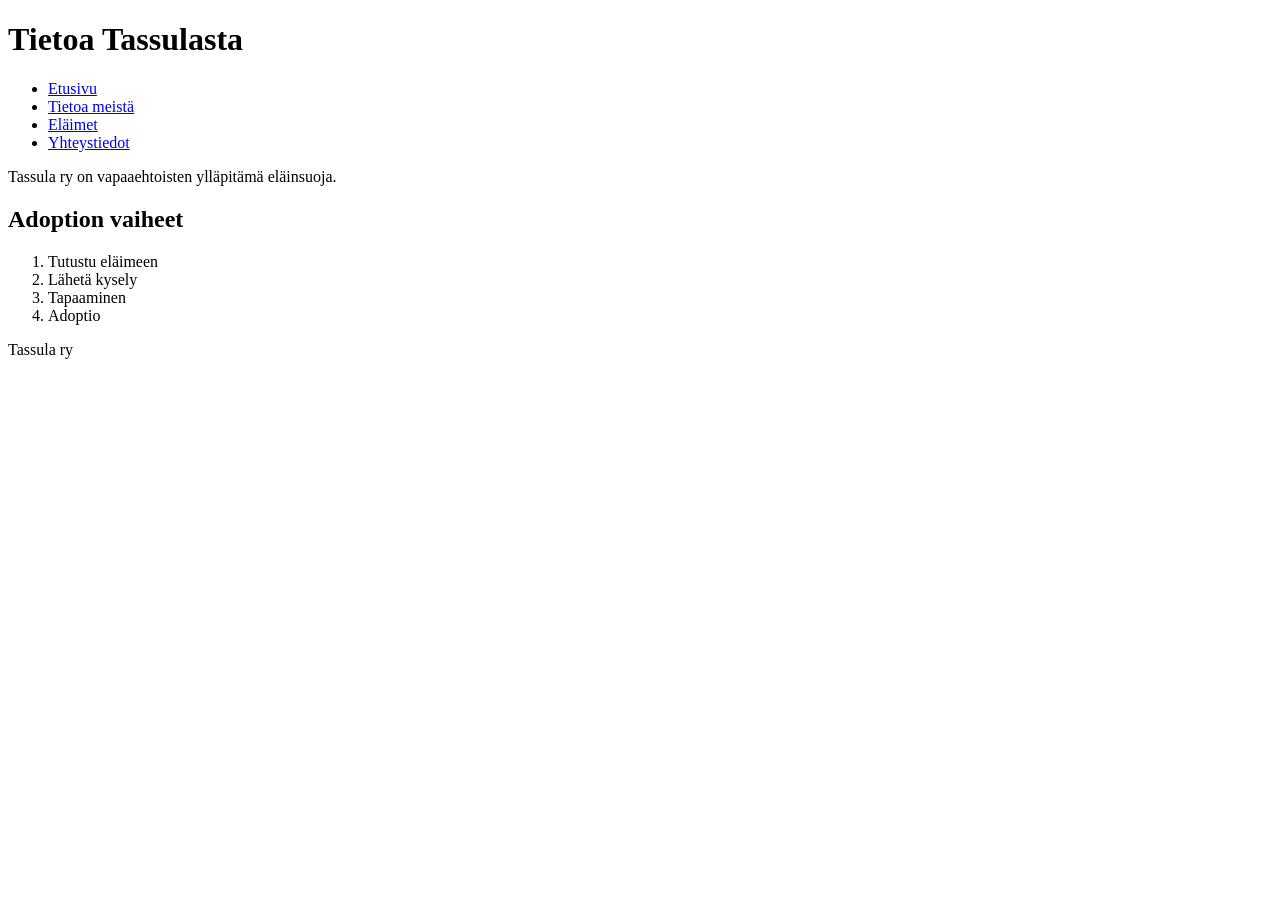
==== about.html @ 5ae2b00b "Created E1 website" ====
<!DOCTYPE html>
<html lang="fi">
<head>
    <meta charset="UTF-8">
    <title>Tietoa meistä</title>
</head>
<body>

<header>
    <h1>Tietoa Tassulasta</h1>

    <nav>
        <ul>
            <li><a href="index.html">Etusivu</a></li>
            <li><a href="about.html">Tietoa meistä</a></li>
            <li><a href="listing.html">Eläimet</a></li>
            <li><a href="contact.html">Yhteystiedot</a></li>
        </ul>
    </nav>
</header>

<main>
    <p>
        Tassula ry on vapaaehtoisten ylläpitämä eläinsuoja.
    </p>

    <h2>Adoption vaiheet</h2>

    <ol>
        <li>Tutustu eläimeen</li>
        <li>Lähetä kysely</li>
        <li>Tapaaminen</li>
        <li>Adoptio</li>
    </ol>
</main>

<footer>
    <p>Tassula ry</p>
</footer>

</body>
</html>
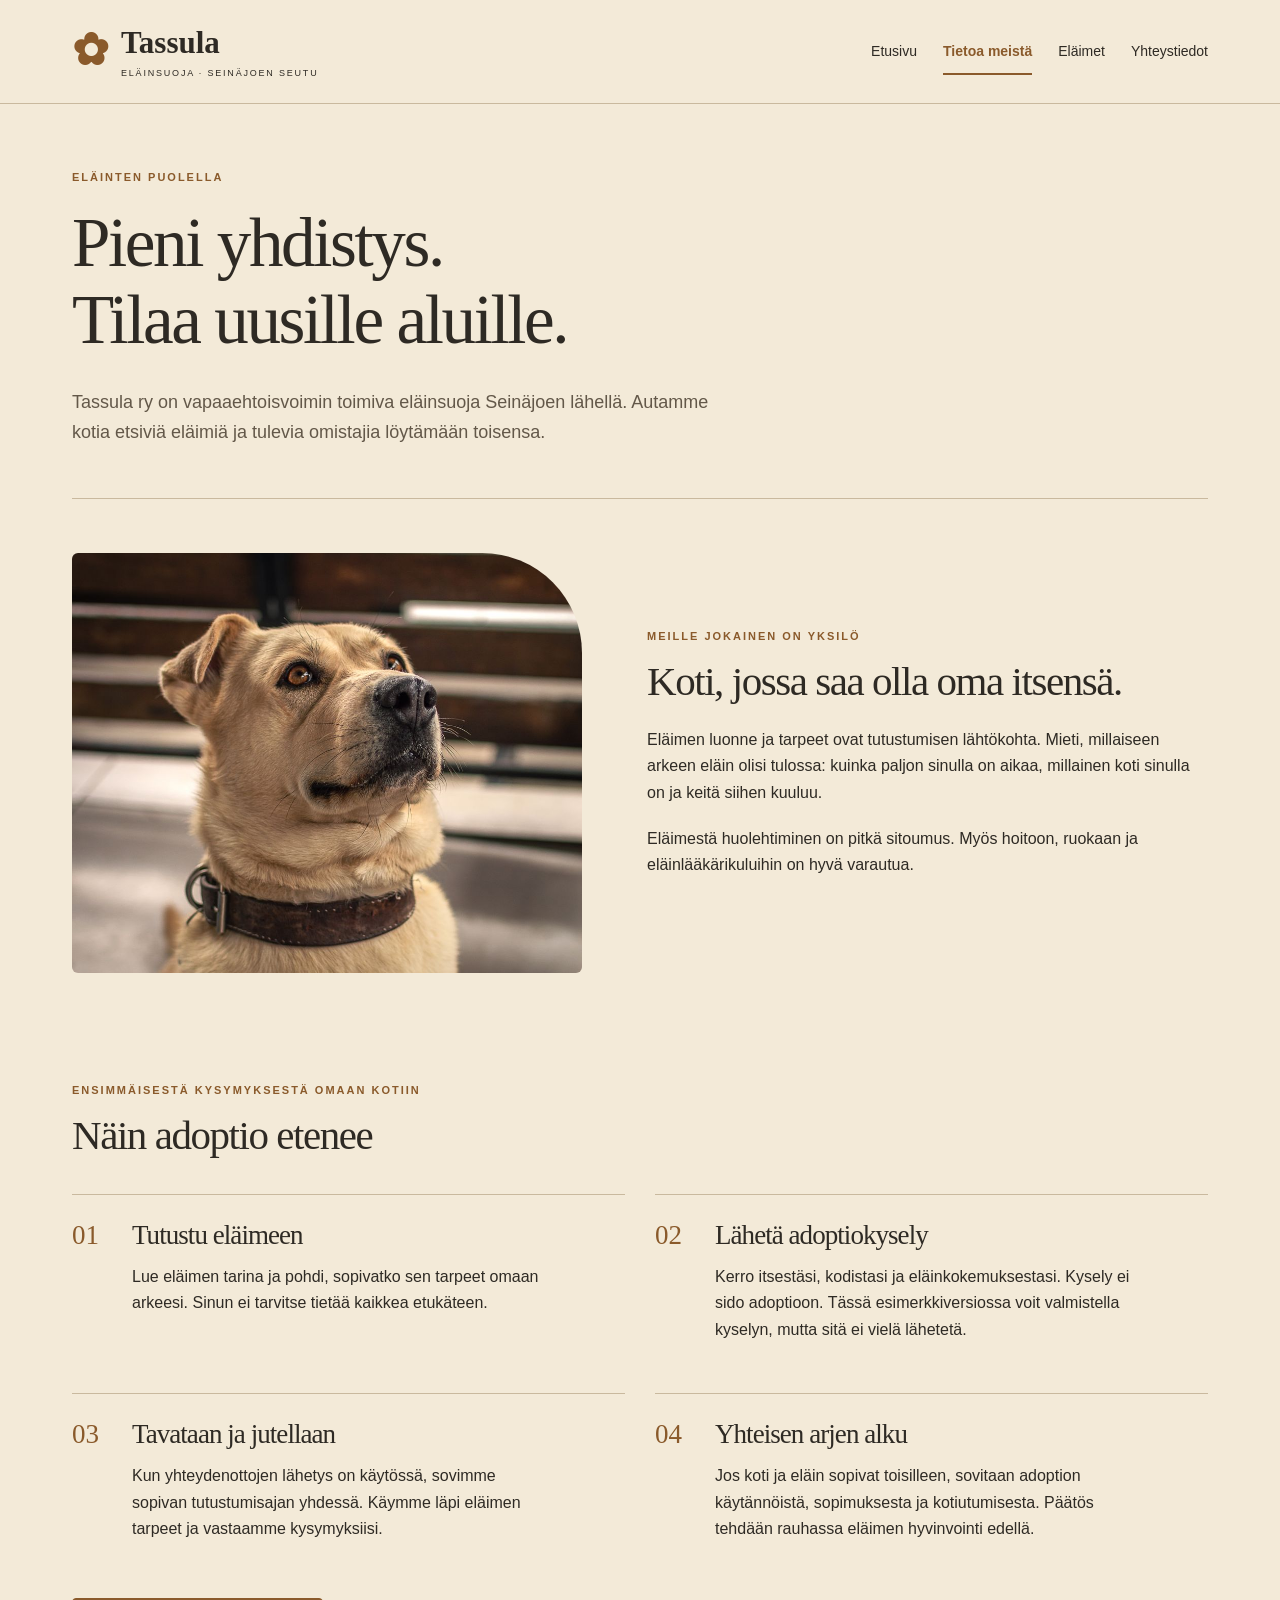
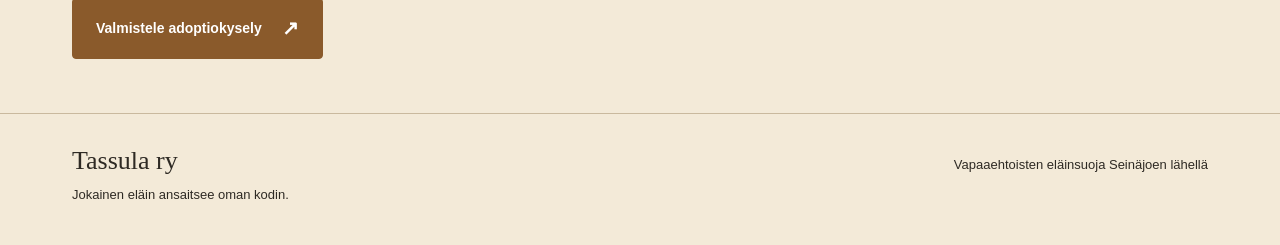
==== commit 64b78ac3: "Improved website design and added images" ====
--- a/about.html
+++ b/about.html
@@ -1,42 +1,6 @@
-<!DOCTYPE html>
-<html lang="fi">
-<head>
-    <meta charset="UTF-8">
-    <title>Tietoa meistä</title>
-</head>
-<body>
-
-<header>
-    <h1>Tietoa Tassulasta</h1>
-
-    <nav>
-        <ul>
-            <li><a href="index.html">Etusivu</a></li>
-            <li><a href="about.html">Tietoa meistä</a></li>
-            <li><a href="listing.html">Eläimet</a></li>
-            <li><a href="contact.html">Yhteystiedot</a></li>
-        </ul>
-    </nav>
-</header>
-
-<main>
-    <p>
-        Tassula ry on vapaaehtoisten ylläpitämä eläinsuoja.
-    </p>
-
-    <h2>Adoption vaiheet</h2>
-
-    <ol>
-        <li>Tutustu eläimeen</li>
-        <li>Lähetä kysely</li>
-        <li>Tapaaminen</li>
-        <li>Adoptio</li>
-    </ol>
+<!doctype html>
+<html lang="fi"><head><meta charset="utf-8"><meta name="viewport" content="width=device-width, initial-scale=1"><meta name="description" content="Tassula ry – kotia odottavat eläimet, adoption vaiheet ja adoptiokysely."><title>Tietoa meistä | Tassula ry</title><link rel="stylesheet" href="style.css"><script src="animals.js" defer></script><script src="app.js" defer></script></head><body>
+<a class="skip" href="#sisalto">Siirry sisältöön</a><header class="site-header"><div class="header-inner"><a class="brand" href="index.html" aria-label="Tassula ry – etusivu"><span class="brand-icon" aria-hidden="true">✿</span><span>Tassula<span class="brand-sub">ELÄINSUOJA · SEINÄJOEN SEUTU</span></span></a><nav aria-label="Päävalikko"><ul><li><a href="index.html">Etusivu</a></li><li><a href="about.html" aria-current="page">Tietoa meistä</a></li><li><a href="listing.html">Eläimet</a></li><li><a href="contact.html">Yhteystiedot</a></li></ul></nav></div></header>
+<main id="sisalto" tabindex="-1"><section class="page-intro"><p class="eyebrow">ELÄINTEN PUOLELLA</p><h1>Pieni yhdistys.<br>Tilaa uusille aluille.</h1><p class="lead">Tassula ry on vapaaehtoisvoimin toimiva eläinsuoja Seinäjoen lähellä. Autamme kotia etsiviä eläimiä ja tulevia omistajia löytämään toisensa.</p></section><section class="about-split section"><img src="images/rekku.jpg" alt="Vaalea koira katsoo tarkkaavaisena kameraan. Kuvituskuva." width="1000" height="1504" loading="lazy"><div><p class="eyebrow">MEILLE JOKAINEN ON YKSILÖ</p><h2>Koti, jossa saa olla oma itsensä.</h2><p>Eläimen luonne ja tarpeet ovat tutustumisen lähtökohta. Mieti, millaiseen arkeen eläin olisi tulossa: kuinka paljon sinulla on aikaa, millainen koti sinulla on ja keitä siihen kuuluu.</p><p>Eläimestä huolehtiminen on pitkä sitoumus. Myös hoitoon, ruokaan ja eläinlääkärikuluihin on hyvä varautua.</p></div></section><section class="section" id="adoptio"><p class="eyebrow">ENSIMMÄISESTÄ KYSYMYKSESTÄ OMAAN KOTIIN</p><h2>Näin adoptio etenee</h2><ol class="steps"><li><h3>Tutustu eläimeen</h3><p>Lue eläimen tarina ja pohdi, sopivatko sen tarpeet omaan arkeesi. Sinun ei tarvitse tietää kaikkea etukäteen.</p></li><li><h3>Lähetä adoptiokysely</h3><p>Kerro itsestäsi, kodistasi ja eläinkokemuksestasi. Kysely ei sido adoptioon. Tässä esimerkkiversiossa voit valmistella kyselyn, mutta sitä ei vielä lähetetä.</p></li><li><h3>Tavataan ja jutellaan</h3><p>Kun yhteydenottojen lähetys on käytössä, sovimme sopivan tutustumisajan yhdessä. Käymme läpi eläimen tarpeet ja vastaamme kysymyksiisi.</p></li><li><h3>Yhteisen arjen alku</h3><p>Jos koti ja eläin sopivat toisilleen, sovitaan adoption käytännöistä, sopimuksesta ja kotiutumisesta. Päätös tehdään rauhassa eläimen hyvinvointi edellä.</p></li></ol><a class="button" href="contact.html">Valmistele adoptiokysely <span aria-hidden="true">↗</span></a></section>
 </main>
-
-<footer>
-    <p>Tassula ry</p>
-</footer>
-
-</body>
-</html>
+<footer><div class="footer-inner"><div><strong>Tassula ry</strong><p>Jokainen eläin ansaitsee oman kodin.</p></div><div><p>Vapaaehtoisten eläinsuoja Seinäjoen lähellä</p></div></div></footer></body></html>
--- a/style.css
+++ b/style.css
@@ -0,0 +1,4 @@
+:root{--paper:#f3ead8;--ink:#2e2a24;--accent:#8a5a2b;--cream:#fcf8ef;--line:#c9b99e;--muted:#635849;--error:#8c2721}*{box-sizing:border-box}body{margin:0;background:var(--paper);color:var(--ink);font-family:Arial,Helvetica,sans-serif;line-height:1.65}a{color:var(--accent);text-underline-offset:5px}a:hover{text-decoration-thickness:2px}button,input,textarea,select{font:inherit}button,a,input,textarea,select{touch-action:manipulation}a,button,input,textarea,select{scroll-margin-block:2rem}:focus-visible{outline:3px solid var(--ink);outline-offset:5px}main:focus{outline:none}[hidden]{display:none!important}.skip{position:fixed;top:-100px;left:16px;background:var(--ink);color:white;padding:12px 20px;z-index:10}.skip:focus{top:12px}.sr-only{position:absolute;width:1px;height:1px;padding:0;margin:-1px;overflow:hidden;clip:rect(0,0,0,0);white-space:nowrap;border:0}.site-header{border-bottom:1px solid var(--line)}.header-inner{max-width:1200px;margin:auto;padding:25px 32px;display:flex;align-items:center;justify-content:space-between;gap:30px}.brand{display:flex;align-items:center;gap:12px;color:var(--ink);text-decoration:none;font:bold 31px Georgia,serif;line-height:1.15}.brand-icon{font-size:44px;color:var(--accent)}.brand-sub{display:block;font:9px Arial,sans-serif;letter-spacing:1.8px;margin-top:7px}nav ul{display:flex;list-style:none;gap:26px;margin:0;padding:0}nav a{display:inline-block;padding:10px 0;color:var(--ink);font-size:14px;text-decoration:none}nav a[aria-current]{color:var(--accent);box-shadow:0 2px var(--accent);font-weight:bold}main{max-width:1200px;margin:auto;padding:0 32px}h1,h2,h3{font-family:Georgia,'Times New Roman',serif;font-weight:normal;line-height:1.12;letter-spacing:-.035em}h1{font-size:clamp(42px,5.4vw,70px);margin:18px 0 28px}h2{font-size:clamp(30px,3.2vw,42px);margin:10px 0 22px}h3{font-size:27px;margin:0 0 14px}p{margin:0 0 20px}.eyebrow{font-size:11px;font-weight:bold;letter-spacing:2px;color:var(--accent);margin-bottom:14px}.lead{font-size:18px;line-height:1.7;max-width:670px;color:var(--muted)}.hero{display:grid;grid-template-columns:1.08fr 1fr;gap:64px;align-items:center;padding:60px 0}.hero h1 em{font-weight:normal;color:var(--accent)}.hero .lead{font-size:17px;max-width:430px}.hero-photo{position:relative;margin:0}.hero-photo img{display:block;width:100%;height:560px;object-fit:cover;object-position:center 43%;border-radius:180px 180px 6px 6px}.hero-photo figcaption{position:absolute;bottom:20px;left:20px;right:20px;background:var(--paper);padding:14px 18px;font:italic 18px Georgia,serif;text-align:center}.actions{display:flex;align-items:center;gap:22px;flex-wrap:wrap;margin:30px 0 24px}.button{display:inline-flex;align-items:center;justify-content:center;gap:20px;min-height:48px;background:var(--accent);color:#fff;padding:13px 23px;border:1px solid var(--accent);border-radius:4px;font-size:14px;font-weight:bold;text-decoration:none;cursor:pointer}.button:hover{background:#6c431d;color:white}.button span{font-size:20px}.text-link{font-size:14px;font-weight:bold}.small,.hint{font-size:13px;color:var(--muted)}.intro-strip{border-block:1px solid var(--line);padding:38px 0;display:grid;grid-template-columns:.8fr 1.2fr 1.3fr;align-items:center;gap:30px}.intro-strip h2{font-size:31px;margin:0}.intro-strip p{margin:0}.intro-strip>p:last-child{font-size:15px}.section{padding:54px 0}.section-heading{display:flex;justify-content:space-between;align-items:center;gap:20px}.notice{background:#e9ddc7;border-left:3px solid var(--accent);padding:14px 18px;font-size:14px;color:var(--ink)}.notice p{margin:10px 0 0}.animal-grid{display:grid;grid-template-columns:repeat(3,minmax(0,1fr));gap:25px}.animal-card{background:var(--cream);border:1px solid var(--line);border-radius:8px;overflow:hidden;display:flex;flex-direction:column}.animal-card img{display:block;width:100%;height:280px;object-fit:cover;object-position:center 38%}.animal-card .card-body{padding:24px;display:flex;flex-direction:column;flex:1}.animal-card h2,.animal-card h3{font-size:32px;margin:4px 0 15px}.animal-card .species{font-size:11px;letter-spacing:1.4px;text-transform:uppercase;color:var(--accent);font-weight:bold;margin:0}.animal-card .story{font-size:15px;flex:1}.animal-card .text-link{margin-top:12px;align-self:flex-start}.cta{display:flex;align-items:center;justify-content:space-between;gap:30px;background:var(--ink);color:var(--paper);padding:40px;margin:12px 0 60px;border-radius:6px}.cta h2{font-size:34px}.cta p{margin-bottom:0}.cta .eyebrow{color:#e1bb91;margin-bottom:14px}.cta .button{flex-shrink:0}.light{background:var(--paper);border-color:var(--paper);color:var(--ink)}footer{border-top:1px solid var(--line)}.footer-inner{max-width:1200px;margin:auto;padding:32px;display:flex;justify-content:space-between;gap:24px;font-size:13px}.footer-inner strong{font:26px Georgia,serif}.footer-inner p{margin:8px 0}.page-intro{padding:64px 0 30px;border-bottom:1px solid var(--line)}.page-intro h1{max-width:850px}.listing-section{padding-top:30px}.filters{padding:0;border:0;margin:28px 0 16px}.filters legend{font-weight:bold;font-size:14px;margin-bottom:12px}.filter-options{display:flex;flex-wrap:wrap;gap:10px}.filter-options label{position:relative;cursor:pointer}.filter-options input{position:absolute;opacity:0;width:100%;height:100%;margin:0;cursor:pointer}.filter-options span{display:block;border:1px solid var(--accent);padding:10px 24px;border-radius:30px;font-size:14px}.filter-options input:checked+span{background:var(--accent);color:white}.filter-options input:focus-visible+span{outline:3px solid var(--ink);outline-offset:4px}#result-count{font-size:14px;color:var(--muted)}.about-split{display:grid;grid-template-columns:1fr 1.1fr;gap:65px;align-items:center}.about-split img{width:100%;height:420px;object-fit:cover;object-position:center 35%;border-radius:6px 100px 6px 6px}.steps{list-style:none;counter-reset:step;display:grid;grid-template-columns:1fr 1fr;gap:30px;padding:0;margin:35px 0}.steps li{counter-increment:step;border-top:1px solid var(--line);padding:25px 0 0 60px;position:relative}.steps li:before{content:'0' counter(step);position:absolute;left:0;font:27px Georgia,serif;color:var(--accent)}.steps p{max-width:420px}.credits{border-top:1px solid var(--line);font-size:15px}.credits h2{font-size:32px}.contact-layout{display:grid;grid-template-columns:.8fr 1.2fr;gap:70px}.contact-note h2{font-size:32px}.contact-note .notice{margin-top:32px}form{background:var(--cream);padding:32px;border:1px solid var(--line);border-radius:8px}form fieldset{border:0;padding:0;margin:0;min-width:0}.field{margin-bottom:24px}.field label{display:block;font-size:14px;font-weight:bold;margin-bottom:8px}.field input,.field select,.field textarea{display:block;width:100%;padding:12px;border:1px solid #8d7b63;border-radius:3px;color:var(--ink);background:#fffdf8;min-height:48px}.field textarea{resize:vertical}.hint{margin:8px 0}.error{color:var(--error);font-size:14px;margin:8px 0 0;font-weight:bold}[aria-invalid=true]{border:2px solid var(--error)!important}.error-summary{border:2px solid var(--error);padding:20px;margin-bottom:25px}.error-summary h2{font-size:25px}.error-summary a{color:var(--error)}.success{background:var(--cream);padding:30px;border:2px solid var(--accent);border-radius:8px}.success h2{font-size:34px}.success dt{font-weight:bold;margin-top:18px}.success dd{margin:4px 0 20px;white-space:pre-wrap;overflow-wrap:anywhere}.success:focus,.error-summary:focus{outline:3px solid var(--ink);outline-offset:4px}
+@media(max-width:850px){.header-inner{align-items:flex-start;flex-direction:column;gap:14px}.hero{gap:30px}.hero-photo img{height:460px}.hero h1{font-size:48px}.intro-strip{grid-template-columns:1fr 1.5fr}.intro-strip>.eyebrow{grid-column:1/-1}.animal-grid{gap:15px}.animal-card img{height:220px}.animal-card .card-body{padding:18px}.contact-layout{gap:30px;grid-template-columns:1fr 1.25fr}.about-split{gap:30px}.cta{padding:30px;align-items:flex-start;flex-direction:column}}
+@media(max-width:600px){main{padding:0 20px}.header-inner{padding:20px}.brand{font-size:28px}nav{width:100%}nav ul{gap:0;justify-content:space-between;flex-wrap:wrap}nav a{font-size:13px;padding:12px 5px}.hero{grid-template-columns:1fr;padding:35px 0;gap:28px}.hero h1{font-size:49px}.hero-photo img{height:400px;border-radius:140px 140px 4px 4px}.hero-photo figcaption{font-size:16px}.intro-strip{display:block;padding:28px 0}.intro-strip h2{margin:15px 0}.section{padding:35px 0}.section-heading{align-items:flex-start;flex-direction:column;gap:0;margin-bottom:20px}.animal-grid{grid-template-columns:1fr;gap:24px}.animal-card img{height:320px}.animal-card .card-body{padding:24px}.cta{padding:25px;margin-bottom:35px}.footer-inner{flex-direction:column;padding:24px 20px}.page-intro{padding-top:35px}.page-intro h1{font-size:42px}.contact-layout,.about-split{grid-template-columns:1fr;gap:30px}.steps{grid-template-columns:1fr;gap:15px}.steps li{padding-left:48px}.about-split img{height:350px}.filter-options span{padding:10px 18px}form{padding:20px}.button{max-width:100%;text-align:center}.success{padding:20px}}
+@media(prefers-reduced-motion:reduce){*{scroll-behavior:auto!important}}
